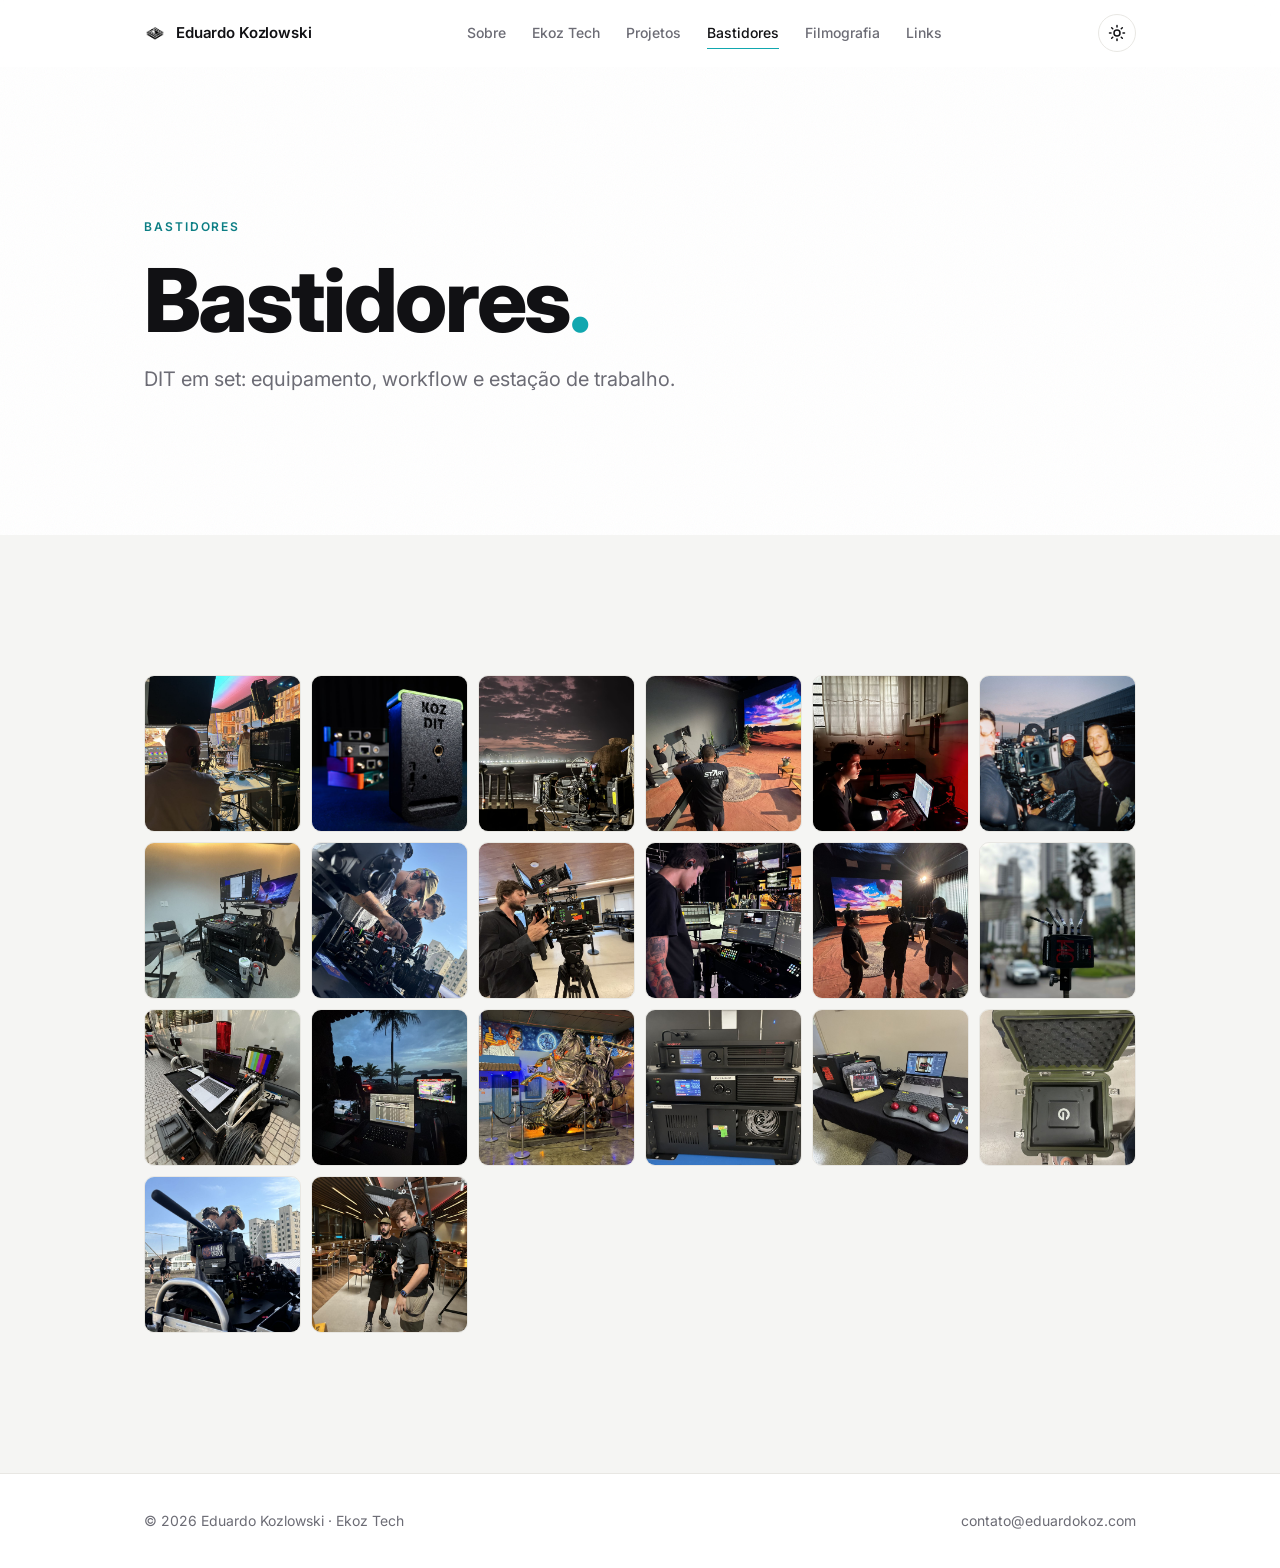
==== bastidores.html @ 021d9f67 "Site multi-páginas: Bastidores e Filmografia em páginas próprias; home só Hero/Sobre/Ekoz/Links" ====
<!DOCTYPE html>
<html lang="pt-BR" data-theme="light">
<head>
  <meta charset="UTF-8" />
  <meta name="viewport" content="width=device-width, initial-scale=1.0" />
  <title>Bastidores · Eduardo Kozlowski</title>
  <meta name="description" content="Bastidores de Eduardo Kozlowski: DIT em set, equipamento, workflow e estação de trabalho." />
  <meta name="theme-color" content="#ffffff" />

  <script>
    (function () {
      try {
        var t = localStorage.getItem("theme");
        if (!t) t = matchMedia("(prefers-color-scheme: dark)").matches ? "dark" : "light";
        document.documentElement.setAttribute("data-theme", t);
      } catch (e) {}
    })();
  </script>

  <link rel="icon" type="image/png" href="assets/ekoz-symbol.png" />
  <link rel="apple-touch-icon" href="assets/ekoz-symbol.png" />
  <link rel="preconnect" href="https://fonts.googleapis.com" />
  <link rel="preconnect" href="https://fonts.gstatic.com" crossorigin />
  <link href="https://fonts.googleapis.com/css2?family=Inter:wght@400;500;600;700;800&display=swap" rel="stylesheet" />
  <link rel="stylesheet" href="styles.css" />
</head>
<body>
  <div class="progress" id="progress"></div>
  <div class="grain" aria-hidden="true"></div>

  <header class="nav" id="nav">
    <div class="wrap nav__inner">
      <a class="nav__brand" href="index.html" aria-label="Início">
        <img src="assets/ekoz-symbol.png" alt="" class="nav__mark" />
        <span>Eduardo Kozlowski</span>
      </a>
      <nav class="nav__links">
        <a href="index.html#sobre">Sobre</a>
        <a href="index.html#ekoz">Ekoz Tech</a>
        <a href="projetos.html">Projetos</a>
        <a href="bastidores.html" aria-current="page">Bastidores</a>
        <a href="filmografia.html">Filmografia</a>
        <a href="index.html#links">Links</a>
      </nav>
      <button class="theme-toggle" id="themeToggle" aria-label="Alternar tema" title="Alternar tema">
        <svg class="ico ico--sun" viewBox="0 0 24 24" width="18" height="18" fill="none" stroke="currentColor" stroke-width="2" stroke-linecap="round"><circle cx="12" cy="12" r="4"/><path d="M12 2v2M12 20v2M4.9 4.9l1.4 1.4M17.7 17.7l1.4 1.4M2 12h2M20 12h2M4.9 19.1l1.4-1.4M17.7 6.3l1.4-1.4"/></svg>
        <svg class="ico ico--moon" viewBox="0 0 24 24" width="18" height="18" fill="none" stroke="currentColor" stroke-width="2" stroke-linecap="round" stroke-linejoin="round"><path d="M21 12.8A9 9 0 1 1 11.2 3 7 7 0 0 0 21 12.8z"/></svg>
      </button>
    </div>
  </header>

  <main>
    <section class="section page-head">
      <div class="wrap">
        <p class="hero__eyebrow reveal">Bastidores</p>
        <h1 class="page-head__title reveal" style="--d:1">Bastidores<span class="hero__dot">.</span></h1>
        <p class="page-head__lead reveal" style="--d:2">
          DIT em set: equipamento, workflow e estação de trabalho.
        </p>
      </div>
    </section>

    <section class="section section--alt">
      <div class="wrap">
        <div id="gallery" class="gallery"></div>
      </div>
    </section>
  </main>

  <footer class="footer">
    <div class="wrap footer__inner">
      <span>© <span id="year"></span> Eduardo Kozlowski · Ekoz Tech</span>
      <a href="mailto:contato@eduardokoz.com">contato@eduardokoz.com</a>
    </div>
  </footer>

  <div id="lightbox" class="lightbox" hidden>
    <button class="lightbox__close" aria-label="Fechar">&times;</button>
    <button class="lightbox__nav lightbox__nav--prev" aria-label="Foto anterior">&#8249;</button>
    <img class="lightbox__img" src="" alt="" />
    <button class="lightbox__nav lightbox__nav--next" aria-label="Próxima foto">&#8250;</button>
    <span class="lightbox__count"></span>
  </div>

  <script src="script.js"></script>
</body>
</html>
---- styles.css ----
/* =========================================================================
   Eduardo Kozlowski — portfólio
   Tema claro/escuro · animações vanilla · sem dependências
   ========================================================================= */

:root {
  --bg: #ffffff;
  --bg-alt: #f5f5f3;
  --surface: #ffffff;
  --text: #111114;
  --muted: #6c6c75;
  --line: #e8e7e3;
  --brand: #11a7af;
  --brand-2: #1aafb7;
  --brand-ink: #0c7e84;
  --aura-1: rgba(26, 175, 183, 0.22);
  --aura-2: rgba(26, 175, 183, 0.12);
  --shadow: 0 18px 50px rgba(20, 20, 25, 0.10);
  --radius: 16px;
  --maxw: 1040px;
  --space: clamp(72px, 11vw, 140px);
  --ease: cubic-bezier(0.22, 1, 0.36, 1);
}

html[data-theme="dark"] {
  --bg: #0a0c0d;
  --bg-alt: #101315;
  --surface: #14181a;
  --text: #f2f4f4;
  --muted: #9aa1a4;
  --line: #242a2d;
  --brand: #2fd4dd;
  --brand-2: #2fd4dd;
  --brand-ink: #7cebf1;
  --aura-1: rgba(47, 212, 221, 0.20);
  --aura-2: rgba(47, 212, 221, 0.08);
  --shadow: 0 22px 60px rgba(0, 0, 0, 0.55);
}

* { box-sizing: border-box; }

html { scroll-behavior: smooth; }

body {
  margin: 0;
  font-family: "Inter", system-ui, -apple-system, sans-serif;
  color: var(--text);
  background: var(--bg);
  line-height: 1.6;
  -webkit-font-smoothing: antialiased;
  overflow-x: hidden;
  transition: background 0.4s var(--ease), color 0.4s var(--ease);
}

a { color: inherit; }

.wrap {
  width: 100%;
  max-width: var(--maxw);
  margin: 0 auto;
  padding: 0 24px;
}

/* Grão sutil para textura high-end */
.grain {
  position: fixed;
  inset: 0;
  z-index: 1;
  pointer-events: none;
  opacity: 0.04;
  background-image: url("data:image/svg+xml,%3Csvg xmlns='http://www.w3.org/2000/svg' width='160' height='160'%3E%3Cfilter id='n'%3E%3CfeTurbulence type='fractalNoise' baseFrequency='0.9' numOctaves='2'/%3E%3C/filter%3E%3Crect width='100%25' height='100%25' filter='url(%23n)'/%3E%3C/svg%3E");
}
html[data-theme="dark"] .grain { opacity: 0.06; }

/* Barra de progresso de scroll */
.progress {
  position: fixed;
  top: 0;
  left: 0;
  height: 2px;
  width: 0;
  z-index: 60;
  background: linear-gradient(90deg, var(--brand), var(--brand-ink));
  transition: width 0.1s linear;
}

/* =========================== NAV =========================== */
.nav {
  position: sticky;
  top: 0;
  z-index: 50;
  background: color-mix(in srgb, var(--bg) 72%, transparent);
  backdrop-filter: saturate(180%) blur(14px);
  border-bottom: 1px solid transparent;
  transition: border-color 0.3s, background 0.3s;
}
.nav.scrolled { border-bottom-color: var(--line); }
.nav__inner {
  display: flex;
  align-items: center;
  justify-content: space-between;
  height: 66px;
  gap: 20px;
}
.nav__brand {
  display: inline-flex;
  align-items: center;
  gap: 10px;
  font-weight: 600;
  font-size: 15px;
  text-decoration: none;
  letter-spacing: -0.01em;
  white-space: nowrap;
}
.nav__mark { width: 22px; height: 22px; object-fit: contain; }
html[data-theme="dark"] .nav__mark { filter: invert(1) brightness(1.6); }
.nav__links { display: flex; gap: 26px; }
.nav__links a {
  position: relative;
  text-decoration: none;
  color: var(--muted);
  font-size: 14px;
  font-weight: 500;
  transition: color 0.2s;
}
.nav__links a::after {
  content: "";
  position: absolute;
  left: 0;
  bottom: -5px;
  width: 100%;
  height: 1.5px;
  background: var(--brand);
  transform: scaleX(0);
  transform-origin: left;
  transition: transform 0.3s var(--ease);
}
.nav__links a:hover { color: var(--text); }
.nav__links a:hover::after { transform: scaleX(1); }

.theme-toggle {
  display: grid;
  place-items: center;
  width: 38px;
  height: 38px;
  border-radius: 50%;
  border: 1px solid var(--line);
  background: var(--surface);
  color: var(--text);
  cursor: pointer;
  flex-shrink: 0;
  transition: transform 0.2s, border-color 0.2s, background 0.3s;
}
.theme-toggle:hover { transform: rotate(15deg); border-color: var(--brand); }
.theme-toggle .ico { position: absolute; transition: opacity 0.3s, transform 0.4s var(--ease); }
html[data-theme="light"] .ico--moon { opacity: 0; transform: scale(0.4) rotate(-90deg); }
html[data-theme="light"] .ico--sun { opacity: 1; }
html[data-theme="dark"] .ico--sun { opacity: 0; transform: scale(0.4) rotate(90deg); }
html[data-theme="dark"] .ico--moon { opacity: 1; }

/* =========================== HERO =========================== */
.hero {
  position: relative;
  padding: clamp(90px, 17vw, 190px) 0 var(--space);
  overflow: hidden;
}
.hero__inner { position: relative; z-index: 2; }
.hero__aura { position: absolute; inset: -20% -10% auto -10%; z-index: 0; height: 130%; }
.hero__aura span {
  position: absolute;
  border-radius: 50%;
  filter: blur(70px);
  will-change: transform;
}
.hero__aura span:nth-child(1) {
  width: 520px; height: 520px; left: -60px; top: -40px;
  background: var(--aura-1);
  animation: drift1 16s var(--ease) infinite alternate;
}
.hero__aura span:nth-child(2) {
  width: 420px; height: 420px; right: -40px; top: 40px;
  background: var(--aura-2);
  animation: drift2 20s var(--ease) infinite alternate;
}
.hero__aura span:nth-child(3) {
  width: 360px; height: 360px; left: 35%; top: 120px;
  background: var(--aura-2);
  animation: drift1 24s var(--ease) infinite alternate-reverse;
}
@keyframes drift1 { to { transform: translate3d(60px, 40px, 0) scale(1.15); } }
@keyframes drift2 { to { transform: translate3d(-50px, 30px, 0) scale(1.1); } }

.hero__eyebrow {
  text-transform: uppercase;
  letter-spacing: 0.16em;
  font-size: 12px;
  font-weight: 600;
  color: var(--brand-ink);
  margin: 0 0 22px;
}
.hero__title {
  font-size: clamp(52px, 11vw, 116px);
  line-height: 0.94;
  letter-spacing: -0.04em;
  font-weight: 800;
  margin: 0 0 28px;
}
.hero__dot { color: var(--brand); }
.hero__lead {
  font-size: clamp(17px, 2.3vw, 22px);
  color: var(--muted);
  max-width: 600px;
  margin: 0 0 40px;
}
.hero__lead em { color: var(--text); font-style: normal; font-weight: 500; }
.hero__cta { display: flex; flex-wrap: wrap; gap: 12px; }

.hero__social { display: flex; align-items: center; gap: 12px; margin-top: 28px; }
.social {
  display: inline-grid;
  place-items: center;
  height: 42px;
  border: 1px solid var(--line);
  border-radius: 999px;
  background: var(--surface);
  color: var(--text);
  text-decoration: none;
  transition: transform 0.18s var(--ease), border-color 0.2s, color 0.2s, box-shadow 0.2s;
}
.social--circle { width: 42px; }
.social--imdb { padding: 0 16px; font-weight: 700; font-size: 13px; letter-spacing: 0.02em; }
.social:hover { transform: translateY(-2px); border-color: var(--brand); color: var(--brand); box-shadow: var(--shadow); }

/* =========================== BOTÕES =========================== */
.btn {
  position: relative;
  display: inline-flex;
  align-items: center;
  gap: 8px;
  padding: 13px 24px;
  border-radius: 999px;
  border: 1px solid var(--line);
  background: var(--surface);
  color: var(--text);
  text-decoration: none;
  font-size: 15px;
  font-weight: 500;
  overflow: hidden;
  transition: transform 0.18s var(--ease), border-color 0.2s, box-shadow 0.2s;
}
.btn:hover { transform: translateY(-2px); border-color: color-mix(in srgb, var(--text) 22%, transparent); box-shadow: var(--shadow); }
.btn--primary {
  background: var(--brand);
  color: #fff;
  border-color: var(--brand);
}
html[data-theme="dark"] .btn--primary { color: #04201f; }
.btn--primary:hover { background: var(--brand-2); border-color: var(--brand-2); }

/* =========================== MARQUEE =========================== */
.marquee {
  border-top: 1px solid var(--line);
  border-bottom: 1px solid var(--line);
  background: var(--bg-alt);
  overflow: hidden;
  padding: 18px 0;
  -webkit-mask-image: linear-gradient(90deg, transparent, #000 8%, #000 92%, transparent);
  mask-image: linear-gradient(90deg, transparent, #000 8%, #000 92%, transparent);
}
.marquee__track {
  display: flex;
  align-items: center;
  gap: 0;
  width: max-content;
  animation: scrollx 38s linear infinite;
}
.marquee:hover .marquee__track { animation-play-state: paused; }
.marquee__brand {
  display: inline-block;
  width: 84px;
  height: 32px;
  margin: 0 24px;
  background: var(--muted);
  -webkit-mask: var(--logo) no-repeat center / contain;
  mask: var(--logo) no-repeat center / contain;
  opacity: 0.7;
  transition: opacity 0.25s, background 0.25s;
}
.marquee__brand--arri { width: 114px; height: 37px; opacity: 0.85; }
.marquee__brand:hover { opacity: 1; background: var(--brand); }
@keyframes scrollx { to { transform: translateX(-50%); } }

/* =========================== SECTIONS =========================== */
.section { position: relative; z-index: 2; padding: var(--space) 0; }
.section--alt { background: var(--bg-alt); }
.section__grid { display: grid; grid-template-columns: 240px 1fr; gap: 56px; }
.section__num {
  display: inline-block;
  font-size: 12px;
  font-weight: 600;
  letter-spacing: 0.1em;
  color: var(--brand-ink);
  margin-bottom: 12px;
}
.section__head h2,
.section__title h2 {
  font-size: clamp(28px, 4.5vw, 40px);
  letter-spacing: -0.03em;
  font-weight: 700;
  margin: 0;
}
.section__title { margin-bottom: 48px; max-width: 640px; }
.section__title p { color: var(--muted); margin: 12px 0 0; }
.section__title a { color: var(--brand-ink); text-decoration: none; border-bottom: 1px solid color-mix(in srgb, var(--brand) 35%, transparent); }
.section__title a:hover { border-bottom-color: var(--brand); }

.prose p { margin: 0 0 18px; font-size: 17px; color: var(--text); }
.prose strong { font-weight: 600; }
.prose em { color: var(--brand-ink); font-style: normal; }

.ekoz-logo { width: clamp(160px, 22vw, 210px); height: auto; display: block; margin: 12px 0 0; }
html[data-theme="dark"] .ekoz-logo { filter: brightness(0) invert(1); }

.ekoz-intro { font-size: 17px; color: var(--text); line-height: 1.6; max-width: 580px; margin: 0 0 30px; }
.ekoz-intro strong { font-weight: 600; }

/* =========================== VÍDEOS =========================== */
.videos { display: grid; grid-template-columns: repeat(auto-fill, minmax(210px, 1fr)); gap: 22px; }
.video { display: flex; flex-direction: column; }
.video__frame {
  position: relative;
  aspect-ratio: 16 / 9;
  border-radius: var(--radius);
  overflow: hidden;
  background: #000;
  border: 1px solid var(--line);
}
.video__frame img,
.video__frame iframe { position: absolute; inset: 0; width: 100%; height: 100%; border: 0; object-fit: cover; }
.video__frame img { transition: transform 0.5s var(--ease), opacity 0.3s; }
.video:hover .video__frame img { transform: scale(1.05); }
.video__play { position: absolute; inset: 0; display: grid; place-items: center; cursor: pointer; transition: background 0.3s; }
.video__play:hover { background: rgba(0, 0, 0, 0.15); }
.video__play::after {
  content: "";
  width: 52px; height: 52px;
  border-radius: 50%;
  background: rgba(255, 255, 255, 0.94) url("data:image/svg+xml,%3Csvg xmlns='http://www.w3.org/2000/svg' viewBox='0 0 24 24' fill='%2311a7af'%3E%3Cpath d='M8 5v14l11-7z'/%3E%3C/svg%3E") no-repeat center / 26px;
  box-shadow: 0 8px 24px rgba(0, 0, 0, 0.3);
  transition: transform 0.2s var(--ease);
}
.video__play:hover::after { transform: scale(1.1); }
.video__meta { padding: 18px 2px 0; }
.video__title { font-weight: 600; font-size: 16px; margin: 0; }
.video__tag { color: var(--muted); font-size: 13px; margin: 4px 0 0; }

/* =========================== GALERIA (mosaico compacto) =========================== */
.gallery {
  display: grid;
  grid-template-columns: repeat(auto-fill, minmax(150px, 1fr));
  gap: 10px;
}
.gallery__item {
  position: relative;
  display: block;
  width: 100%;
  padding: 0;
  appearance: none;
  -webkit-tap-highlight-color: transparent;
  aspect-ratio: 1;
  border-radius: 10px;
  overflow: hidden;
  cursor: zoom-in;
  background: var(--bg-alt);
  border: 1px solid var(--line);
}
.gallery__item img {
  position: absolute;
  inset: 0;
  width: 100%;
  height: 100%;
  object-fit: cover;
  transition: transform 0.5s var(--ease);
}
.gallery__item::after {
  content: "";
  position: absolute;
  inset: 0;
  background: linear-gradient(180deg, transparent 55%, rgba(0, 0, 0, 0.22));
  opacity: 0;
  transition: opacity 0.3s;
}
.gallery__item:hover img { transform: scale(1.07); }
.gallery__item:hover::after { opacity: 1; }
@media (max-width: 520px) { .gallery { grid-template-columns: repeat(auto-fill, minmax(110px, 1fr)); gap: 8px; } }

/* LIGHTBOX */
.lightbox {
  position: fixed;
  inset: 0;
  z-index: 100;
  background: rgba(6, 7, 8, 0.94);
  display: grid;
  place-items: center;
  padding: 24px;
  animation: fade 0.25s var(--ease);
}
.lightbox[hidden] { display: none; }
.lightbox__img { max-width: min(92vw, 1200px); max-height: 88vh; border-radius: 12px; box-shadow: 0 30px 80px rgba(0, 0, 0, 0.6); animation: pop 0.3s var(--ease); }
.lightbox__close { position: absolute; top: 18px; right: 22px; background: none; border: 0; color: #fff; font-size: 42px; line-height: 1; cursor: pointer; opacity: 0.85; z-index: 2; }
.lightbox__close:hover { opacity: 1; }
.lightbox__nav {
  position: absolute;
  top: 50%;
  transform: translateY(-50%);
  width: 52px;
  height: 52px;
  display: grid;
  place-items: center;
  border: 0;
  border-radius: 50%;
  background: rgba(255, 255, 255, 0.12);
  color: #fff;
  font-size: 30px;
  line-height: 1;
  cursor: pointer;
  z-index: 2;
  transition: background 0.2s;
}
.lightbox__nav:hover { background: rgba(255, 255, 255, 0.24); }
.lightbox__nav--prev { left: 16px; }
.lightbox__nav--next { right: 16px; }
.lightbox__count { position: absolute; bottom: 22px; left: 50%; transform: translateX(-50%); color: rgba(255, 255, 255, 0.78); font-size: 14px; font-variant-numeric: tabular-nums; }
@media (max-width: 560px) {
  .lightbox__nav { width: 44px; height: 44px; font-size: 26px; }
  .lightbox__nav--prev { left: 8px; }
  .lightbox__nav--next { right: 8px; }
  .lightbox { padding: 12px; }
  .lightbox__img { max-width: 96vw; max-height: 82vh; }
}

/* Página de Projetos */
.page-head { padding-top: clamp(90px, 14vw, 150px); }
.page-head__title { font-size: clamp(46px, 9vw, 88px); line-height: 0.96; letter-spacing: -0.03em; font-weight: 800; margin: 18px 0 20px; }
.page-head__lead { font-size: clamp(16px, 2.2vw, 20px); color: var(--muted); max-width: 560px; margin: 0; }
.page-head__lead a { color: var(--brand-ink); text-decoration: none; border-bottom: 1px solid color-mix(in srgb, var(--brand) 35%, transparent); }
.page-head__lead a:hover { border-bottom-color: var(--brand); }

/* item ativo do menu */
.nav__links a[aria-current="page"] { color: var(--text); }
.nav__links a[aria-current="page"]::after { transform: scaleX(1); }
@keyframes fade { from { opacity: 0; } }
@keyframes pop { from { opacity: 0; transform: scale(0.96); } }

/* =========================== CRÉDITOS =========================== */
.credits { list-style: none; margin: 0; padding: 0; }
.credit {
  display: grid;
  grid-template-columns: 70px 1fr auto;
  gap: 22px;
  align-items: baseline;
  padding: 20px 14px;
  margin: 0 -14px;
  border-top: 1px solid var(--line);
  border-radius: 10px;
  transition: background 0.25s, padding 0.25s;
}
.credits .credit:last-child { border-bottom: 1px solid var(--line); }
.credit:hover { background: var(--bg-alt); }
.credit__year { color: var(--brand-ink); font-variant-numeric: tabular-nums; font-size: 14px; font-weight: 600; }
.credit__title { font-weight: 600; font-size: 17px; }
.credit__role { color: var(--muted); font-size: 14px; text-align: right; }

/* =========================== LINKS =========================== */
.links { display: grid; grid-template-columns: repeat(auto-fill, minmax(260px, 1fr)); gap: 14px; }
.link {
  display: flex;
  align-items: center;
  justify-content: space-between;
  padding: 20px 22px;
  border: 1px solid var(--line);
  border-radius: var(--radius);
  text-decoration: none;
  background: var(--surface);
  font-weight: 500;
  transition: transform 0.2s var(--ease), border-color 0.2s, box-shadow 0.2s;
}
.link:hover { transform: translateY(-3px); border-color: var(--brand); box-shadow: var(--shadow); }
.link__arrow { color: var(--muted); font-size: 18px; transition: transform 0.25s var(--ease), color 0.2s; }
.link:hover .link__arrow { transform: translate(3px, -3px); color: var(--brand); }

/* =========================== FOOTER =========================== */
.footer { position: relative; z-index: 2; border-top: 1px solid var(--line); padding: 36px 0; }
.footer__inner { display: flex; flex-wrap: wrap; gap: 12px; justify-content: space-between; color: var(--muted); font-size: 14px; }
.footer__inner a { text-decoration: none; }
.footer__inner a:hover { color: var(--text); }

/* =========================== REVEAL (scroll) =========================== */
.reveal {
  opacity: 0;
  transform: translateY(22px);
  transition: opacity 0.7s var(--ease), transform 0.7s var(--ease);
  transition-delay: calc(var(--d, 0) * 90ms);
}
.reveal.is-in { opacity: 1; transform: none; }

/* =========================== RESPONSIVE =========================== */
@media (max-width: 820px) {
  .nav__links { display: none; }
  .section__grid { grid-template-columns: 1fr; gap: 24px; }
  .credit { grid-template-columns: 56px 1fr; }
  .credit__role { grid-column: 2; text-align: left; }
}

/* =========================== REDUCED MOTION =========================== */
@media (prefers-reduced-motion: reduce) {
  html { scroll-behavior: auto; }
  .reveal { opacity: 1; transform: none; transition: none; }
  .hero__aura span, .marquee__track { animation: none; }
  * { transition-duration: 0.001ms !important; }
}
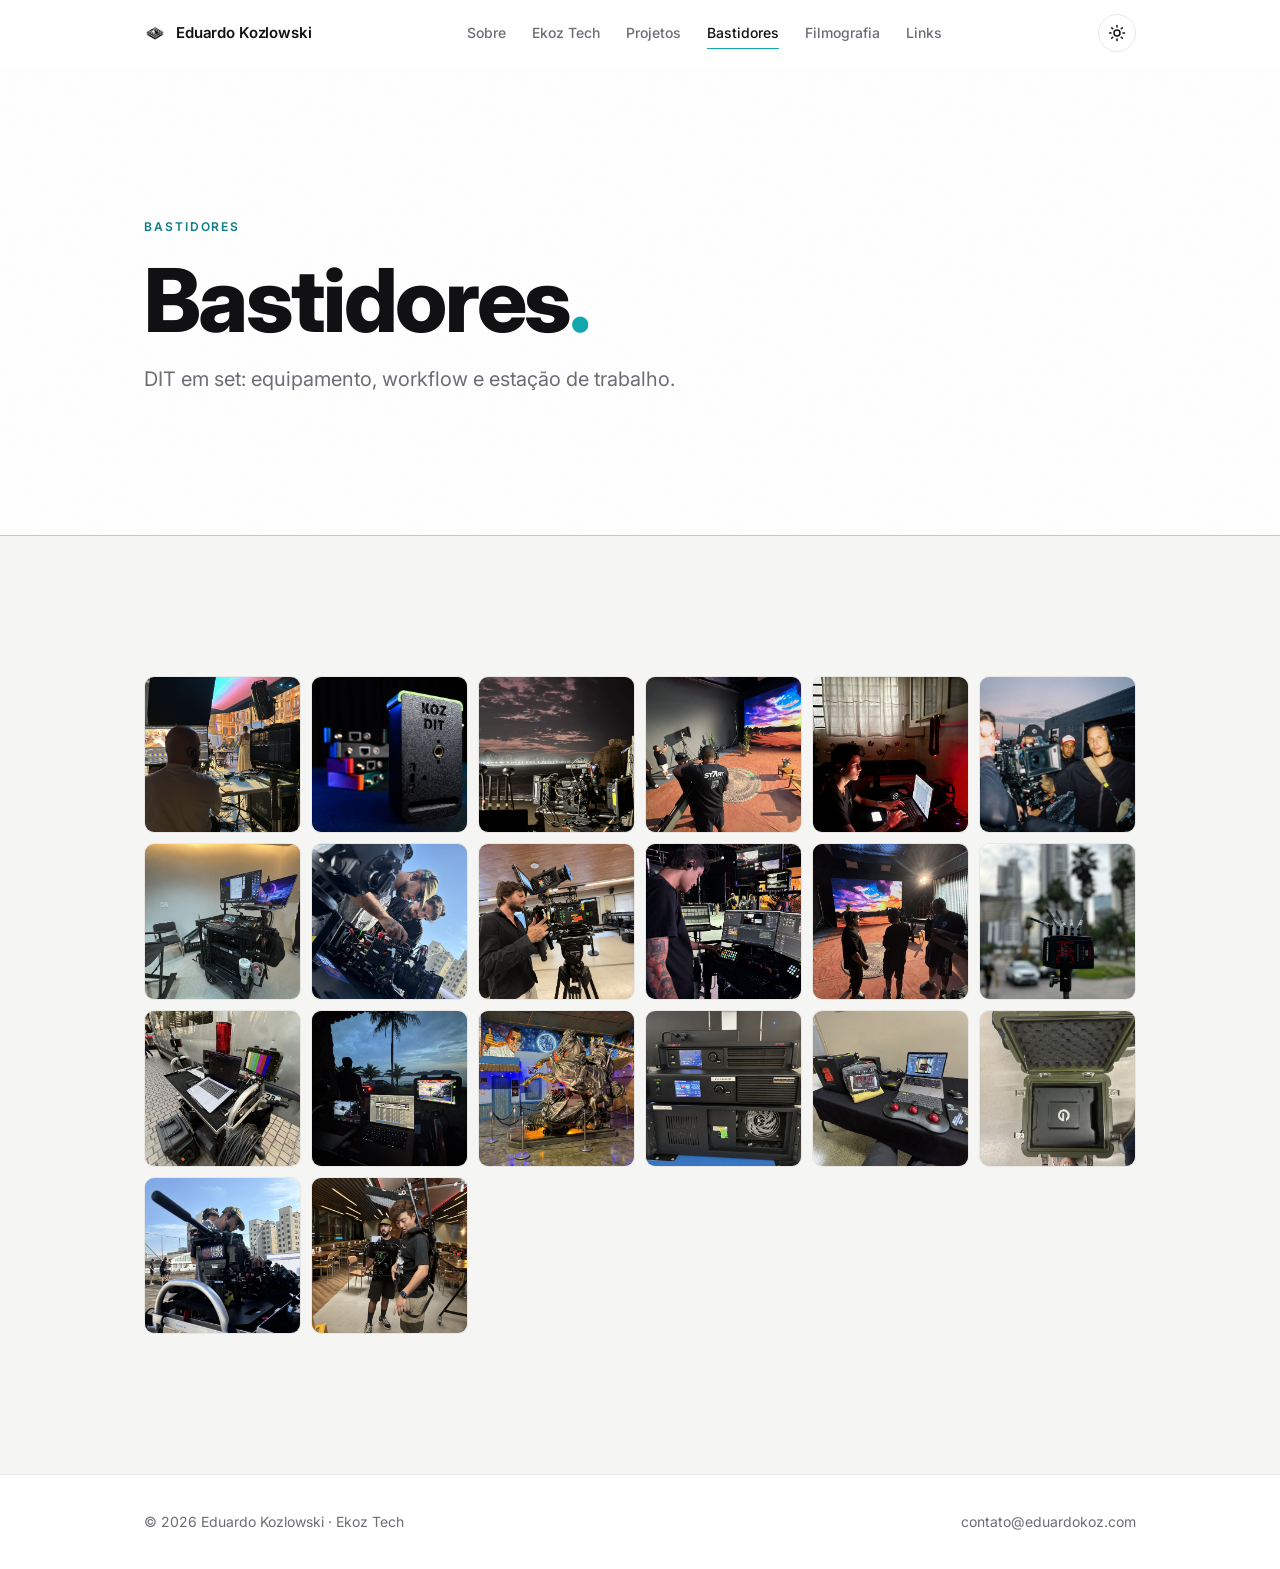
==== commit 47127330: "Menu/rodapé compartilhados (renderChrome) + animações futuristas (focus-pull, brilho no nome, grade " ====
--- a/bastidores.html
+++ b/bastidores.html
@@ -12,6 +12,7 @@
       try {
         var t = localStorage.getItem("theme");
         if (!t) t = matchMedia("(prefers-color-scheme: dark)").matches ? "dark" : "light";
+        document.documentElement.classList.add("js");
         document.documentElement.setAttribute("data-theme", t);
       } catch (e) {}
     })();
@@ -28,26 +29,7 @@
   <div class="progress" id="progress"></div>
   <div class="grain" aria-hidden="true"></div>
 
-  <header class="nav" id="nav">
-    <div class="wrap nav__inner">
-      <a class="nav__brand" href="index.html" aria-label="Início">
-        <img src="assets/ekoz-symbol.png" alt="" class="nav__mark" />
-        <span>Eduardo Kozlowski</span>
-      </a>
-      <nav class="nav__links">
-        <a href="index.html#sobre">Sobre</a>
-        <a href="index.html#ekoz">Ekoz Tech</a>
-        <a href="projetos.html">Projetos</a>
-        <a href="bastidores.html" aria-current="page">Bastidores</a>
-        <a href="filmografia.html">Filmografia</a>
-        <a href="index.html#links">Links</a>
-      </nav>
-      <button class="theme-toggle" id="themeToggle" aria-label="Alternar tema" title="Alternar tema">
-        <svg class="ico ico--sun" viewBox="0 0 24 24" width="18" height="18" fill="none" stroke="currentColor" stroke-width="2" stroke-linecap="round"><circle cx="12" cy="12" r="4"/><path d="M12 2v2M12 20v2M4.9 4.9l1.4 1.4M17.7 17.7l1.4 1.4M2 12h2M20 12h2M4.9 19.1l1.4-1.4M17.7 6.3l1.4-1.4"/></svg>
-        <svg class="ico ico--moon" viewBox="0 0 24 24" width="18" height="18" fill="none" stroke="currentColor" stroke-width="2" stroke-linecap="round" stroke-linejoin="round"><path d="M21 12.8A9 9 0 1 1 11.2 3 7 7 0 0 0 21 12.8z"/></svg>
-      </button>
-    </div>
-  </header>
+  <header class="nav" id="nav"></header>
 
   <main>
     <section class="section page-head">
@@ -67,12 +49,7 @@
     </section>
   </main>
 
-  <footer class="footer">
-    <div class="wrap footer__inner">
-      <span>© <span id="year"></span> Eduardo Kozlowski · Ekoz Tech</span>
-      <a href="mailto:contato@eduardokoz.com">contato@eduardokoz.com</a>
-    </div>
-  </footer>
+  <footer class="footer" id="site-footer"></footer>
 
   <div id="lightbox" class="lightbox" hidden>
     <button class="lightbox__close" aria-label="Fechar">&times;</button>
--- a/styles.css
+++ b/styles.css
@@ -13,6 +13,7 @@
   --brand: #11a7af;
   --brand-2: #1aafb7;
   --brand-ink: #0c7e84;
+  --grid: rgba(17, 167, 175, 0.07);
   --aura-1: rgba(26, 175, 183, 0.22);
   --aura-2: rgba(26, 175, 183, 0.12);
   --shadow: 0 18px 50px rgba(20, 20, 25, 0.10);
@@ -32,6 +33,7 @@
   --brand: #2fd4dd;
   --brand-2: #2fd4dd;
   --brand-ink: #7cebf1;
+  --grid: rgba(47, 212, 221, 0.07);
   --aura-1: rgba(47, 212, 221, 0.20);
   --aura-2: rgba(47, 212, 221, 0.08);
   --shadow: 0 22px 60px rgba(0, 0, 0, 0.55);
@@ -207,28 +209,28 @@
 }
 .hero__dot { color: var(--brand); }
 .hero__lead {
-  font-size: clamp(17px, 2.3vw, 22px);
+  font-size: clamp(15px, 1.9vw, 19px);
   color: var(--muted);
-  max-width: 600px;
-  margin: 0 0 40px;
+  max-width: 580px;
+  margin: 0 0 36px;
 }
 .hero__lead em { color: var(--text); font-style: normal; font-weight: 500; }
 .hero__cta { display: flex; flex-wrap: wrap; gap: 12px; }
 
-.hero__social { display: flex; align-items: center; gap: 12px; margin-top: 28px; }
+.hero__social { display: flex; align-items: center; gap: 10px; margin-top: 28px; }
 .social {
-  display: inline-grid;
+  display: grid;
   place-items: center;
-  height: 42px;
+  width: 44px;
+  height: 44px;
   border: 1px solid var(--line);
-  border-radius: 999px;
+  border-radius: 50%;
   background: var(--surface);
   color: var(--text);
   text-decoration: none;
   transition: transform 0.18s var(--ease), border-color 0.2s, color 0.2s, box-shadow 0.2s;
 }
-.social--circle { width: 42px; }
-.social--imdb { padding: 0 16px; font-weight: 700; font-size: 13px; letter-spacing: 0.02em; }
+.social--imdb { font-weight: 700; font-size: 11px; letter-spacing: -0.01em; }
 .social:hover { transform: translateY(-2px); border-color: var(--brand); color: var(--brand); box-shadow: var(--shadow); }
 
 /* =========================== BOTÕES =========================== */
@@ -293,6 +295,8 @@
 /* =========================== SECTIONS =========================== */
 .section { position: relative; z-index: 2; padding: var(--space) 0; }
 .section--alt { background: var(--bg-alt); }
+/* linha ciano dividindo seções (separador visível nos dois temas) */
+.section + .section { border-top: 1px solid color-mix(in srgb, var(--brand) 38%, transparent); }
 .section__grid { display: grid; grid-template-columns: 240px 1fr; gap: 56px; }
 .section__num {
   display: inline-block;
@@ -499,14 +503,28 @@
 .reveal {
   opacity: 0;
   transform: translateY(22px);
-  transition: opacity 0.7s var(--ease), transform 0.7s var(--ease);
+  filter: blur(10px);
+  transition: opacity 0.8s var(--ease), transform 0.8s var(--ease), filter 0.8s var(--ease);
   transition-delay: calc(var(--d, 0) * 90ms);
 }
+.reveal.is-in { filter: blur(0); }
 .reveal.is-in { opacity: 1; transform: none; }
+/* sem JS, o conteúdo aparece normalmente (não fica preso invisível) */
+html:not(.js) .reveal { opacity: 1 !important; transform: none !important; filter: none !important; }
 
 /* =========================== RESPONSIVE =========================== */
 @media (max-width: 820px) {
-  .nav__links { display: none; }
+  /* menu visível no celular: marca + tema na 1ª linha, links quebram abaixo */
+  .nav__inner { flex-wrap: wrap; height: auto; padding: 11px 0; row-gap: 9px; }
+  .nav__brand { order: 1; }
+  .theme-toggle { order: 2; }
+  .nav__links {
+    order: 3;
+    width: 100%;
+    flex-wrap: wrap;
+    gap: 9px 18px;
+    font-size: 13px;
+  }
   .section__grid { grid-template-columns: 1fr; gap: 24px; }
   .credit { grid-template-columns: 56px 1fr; }
   .credit__role { grid-column: 2; text-align: left; }
@@ -515,7 +533,51 @@
 /* =========================== REDUCED MOTION =========================== */
 @media (prefers-reduced-motion: reduce) {
   html { scroll-behavior: auto; }
-  .reveal { opacity: 1; transform: none; transition: none; }
-  .hero__aura span, .marquee__track { animation: none; }
+  .reveal { opacity: 1; transform: none; filter: none; transition: none; }
+  .hero__aura span, .marquee__track, .hero__title, .hero::before { animation: none; }
   * { transition-duration: 0.001ms !important; }
 }
+
+/* =========================== Toques futuristas =========================== */
+/* reserva a altura da nav (preenchida via JS) pra não dar salto no carregamento */
+.nav { min-height: 65px; }
+
+/* nome do hero com um brilho ciano passando devagar */
+.hero__title {
+  background: linear-gradient(100deg, var(--text) 0%, var(--text) 42%, var(--brand) 50%, var(--text) 58%, var(--text) 100%);
+  background-size: 220% 100%;
+  -webkit-background-clip: text;
+  background-clip: text;
+  -webkit-text-fill-color: transparent;
+  color: transparent;
+  animation: sheen 7s ease-in-out infinite;
+}
+.hero__dot { -webkit-text-fill-color: var(--brand); }
+@keyframes sheen {
+  0%, 100% { background-position: 130% 0; }
+  50% { background-position: -30% 0; }
+}
+
+/* grade techno sutil derivando no fundo do hero */
+.hero::before {
+  content: "";
+  position: absolute;
+  inset: 0;
+  z-index: 0;
+  pointer-events: none;
+  background-image:
+    linear-gradient(to right, var(--grid) 1px, transparent 1px),
+    linear-gradient(to bottom, var(--grid) 1px, transparent 1px);
+  background-size: 46px 46px;
+  -webkit-mask-image: radial-gradient(ellipse 75% 55% at 50% 28%, #000 25%, transparent 72%);
+  mask-image: radial-gradient(ellipse 75% 55% at 50% 28%, #000 25%, transparent 72%);
+  animation: griddrift 26s linear infinite;
+}
+@keyframes griddrift { to { background-position: 46px 46px, 46px 46px; } }
+
+/* glow ciano nos elementos de marca ao passar o mouse */
+.btn--primary:hover { box-shadow: var(--shadow), 0 0 34px color-mix(in srgb, var(--brand) 40%, transparent); }
+.social:hover, .link:hover { box-shadow: var(--shadow), 0 0 26px color-mix(in srgb, var(--brand) 26%, transparent); }
+
+/* tilt 3D dos cards */
+.tilt { will-change: transform; }
